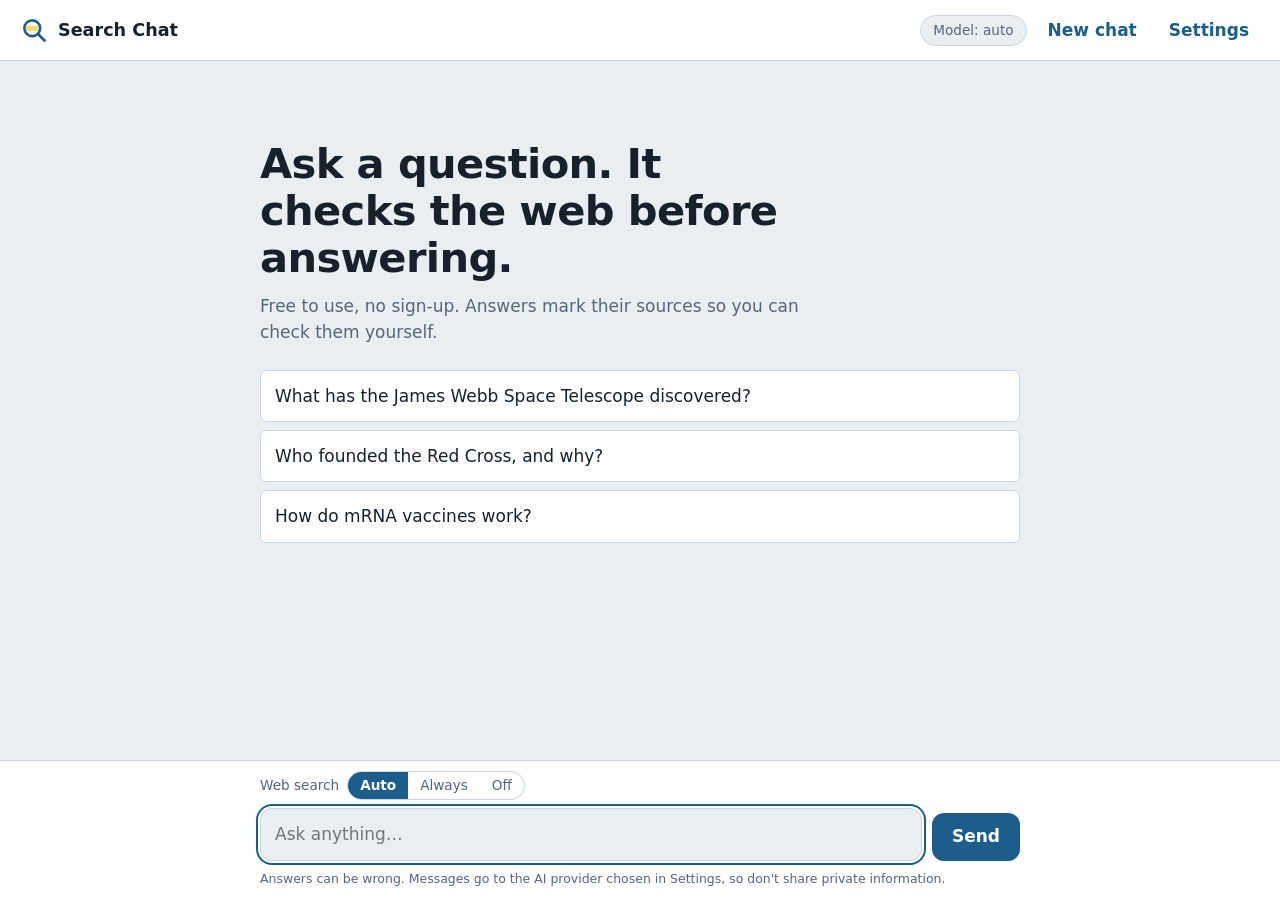
==== index.html @ 197e85fb "Search Chat site Co-Authored-By: Claude Opus 5.5 <noreply@anthropic.com> Claude-Session: https://cla" ====
<!doctype html>
<html lang="en">
<head>
  <meta charset="utf-8">
  <meta name="viewport" content="width=device-width, initial-scale=1, viewport-fit=cover">
  <!-- Security: only this site's own scripts may run; network calls must use HTTPS; no plugins, no form posts. -->
  <meta http-equiv="Content-Security-Policy" content="default-src 'self'; script-src 'self'; style-src 'self' https://fonts.googleapis.com; font-src https://fonts.gstatic.com; img-src 'self' data:; connect-src https:; object-src 'none'; base-uri 'none'; form-action 'none'">
  <meta name="referrer" content="strict-origin-when-cross-origin">
  <meta name="description" content="A free chat assistant that checks the web before it answers and cites its sources.">
  <title>Search Chat</title>
  <link rel="icon" href="data:image/svg+xml,<svg xmlns='http://www.w3.org/2000/svg' viewBox='0 0 100 100'><text y='.9em' font-size='90'>🔎</text></svg>">
  <link rel="preconnect" href="https://fonts.googleapis.com">
  <link rel="preconnect" href="https://fonts.gstatic.com" crossorigin>
  <link rel="stylesheet" href="https://fonts.googleapis.com/css2?family=Atkinson+Hyperlegible:ital,wght@0,400;0,700;1,400&display=swap">
  <link rel="stylesheet" href="style.css">
</head>
<body>
  <header class="top">
    <div class="brand">
      <svg class="brand-mark" viewBox="0 0 32 32" aria-hidden="true">
        <rect x="7" y="11" width="14" height="6" rx="1.5" class="mark-fill"/>
        <circle cx="14" cy="14" r="9" fill="none" stroke="currentColor" stroke-width="3"/>
        <path d="M21 21l7 7" stroke="currentColor" stroke-width="3.2" stroke-linecap="round"/>
      </svg>
      <span>Search Chat</span>
    </div>
    <button id="modelPill" class="pill" type="button" title="Change provider or model">Model</button>
    <button id="newChat" class="ghost" type="button">New chat</button>
    <button id="openSettings" class="ghost" type="button">Settings</button>
  </header>

  <main id="log">
    <div class="wrap" id="thread" aria-busy="false">
      <section class="empty" id="empty">
        <h1>Ask a question. It checks the web before answering.</h1>
        <p>Free to use, no sign-up. Answers mark their sources so you can check them yourself.</p>
        <div class="examples">
          <button type="button" data-prompt="What is the James Webb Space Telescope and what has it discovered?">What has the James Webb Space Telescope discovered?</button>
          <button type="button" data-prompt="Who founded the Red Cross and why?">Who founded the Red Cross, and why?</button>
          <button type="button" data-prompt="How do mRNA vaccines work?">How do mRNA vaccines work?</button>
        </div>
      </section>
    </div>
  </main>

  <footer class="composer">
    <div class="wrap">
      <div class="modes" role="radiogroup" aria-label="Web search">
        <span class="modes-label">Web search</span>
        <div class="seg">
          <label><input type="radio" name="mode" value="auto"><span>Auto</span></label>
          <label><input type="radio" name="mode" value="always"><span>Always</span></label>
          <label><input type="radio" name="mode" value="off"><span>Off</span></label>
        </div>
      </div>
      <div class="row">
        <label class="sr-only" for="input">Your message</label>
        <textarea id="input" rows="1" maxlength="2000" placeholder="Ask anything…"></textarea>
        <button id="send" class="send" type="button">Send</button>
      </div>
      <p id="notice" class="notice" role="status"></p>
      <p class="fineprint">Answers can be wrong. Messages go to the AI provider chosen in Settings, so don't share private information.</p>
    </div>
  </footer>

  <dialog id="settings" aria-labelledby="settingsTitle">
    <div class="dlg-body">
      <h2 id="settingsTitle">Settings</h2>

      <div class="field">
        <label for="provider">AI provider</label>
        <select id="provider"></select>
      </div>

      <div class="field" id="baseUrlField" hidden>
        <label for="baseUrl">Endpoint base URL</label>
        <input id="baseUrl" type="url" placeholder="https://api.example.com/v1" autocomplete="off" spellcheck="false">
        <p class="help" id="baseUrlHelp">Must start with https:// and support browser requests (CORS).</p>
      </div>

      <div class="field">
        <label for="apiKey">API key</label>
        <input id="apiKey" type="password" autocomplete="off" spellcheck="false">
        <p class="help" id="keyHelp"></p>
        <label class="check"><input type="checkbox" id="remember"> Remember key on this device</label>
      </div>

      <div class="field">
        <div class="field-head">
          <label for="model">Model</label>
          <button type="button" class="link" id="refreshModels">Find free models</button>
        </div>
        <select id="model"></select>
        <input id="modelCustom" type="text" placeholder="Or type a model ID" autocomplete="off" spellcheck="false" aria-label="Custom model ID">
        <p class="help" id="modelStatus" role="status"></p>
      </div>
    </div>
    <div class="dlg-actions">
      <button type="button" class="ghost" id="cancelSettings">Cancel</button>
      <button type="button" class="primary" id="saveSettings">Save settings</button>
    </div>
  </dialog>

  <script src="config.js" defer></script>
  <script src="app.js" defer></script>
</body>
</html>
---- style.css ----
:root {
  --bg: #E9EEF2;
  --surface: #FFFFFF;
  --ink: #16212C;
  --muted: #56657A;
  --line: #CBD5DF;
  --accent: #1C5D8C;
  --accent-ink: #FFFFFF;
  --mark: #F6D96B;
  --mark-ink: #352A00;
  --danger: #A4262C;
  --radius-s: 6px;
  --radius-m: 12px;
  --font: "Atkinson Hyperlegible", system-ui, -apple-system, "Segoe UI", Roboto, Arial, sans-serif;
  --mono: ui-monospace, "SFMono-Regular", Menlo, Consolas, monospace;
  color-scheme: light dark;
}

@media (prefers-color-scheme: dark) {
  :root {
    --bg: #0E151D;
    --surface: #16212C;
    --ink: #E4ECF3;
    --muted: #95A5B7;
    --line: #2A3846;
    --accent: #79B8E8;
    --accent-ink: #08182A;
    --mark: #6A5612;
    --mark-ink: #FFF0BD;
    --danger: #F08A8F;
  }
}

* { box-sizing: border-box; }
[hidden] { display: none !important; }

html, body { height: 100%; margin: 0; }

body {
  display: grid;
  grid-template-rows: auto 1fr auto;
  background: var(--bg);
  color: var(--ink);
  font: 17px/1.55 var(--font);
  padding-top: env(safe-area-inset-top, 0px);
  padding-bottom: env(safe-area-inset-bottom, 0px);
}

button, input, select, textarea { font: inherit; color: inherit; }
button { cursor: pointer; }
:focus-visible { outline: 2px solid var(--accent); outline-offset: 2px; }

.sr-only {
  position: absolute; width: 1px; height: 1px; overflow: hidden;
  clip: rect(0 0 0 0); white-space: nowrap;
}

.wrap { max-width: 760px; margin: 0 auto; }

/* Header */
.top {
  display: flex; align-items: center; gap: 10px;
  padding: 10px 20px;
  background: var(--surface);
  border-bottom: 1px solid var(--line);
}
.brand { display: flex; align-items: center; gap: 10px; font-weight: 700; font-size: 1.1rem; margin-right: auto; }
.brand-mark { width: 28px; height: 28px; color: var(--accent); }
.mark-fill { fill: var(--mark); }

.pill {
  max-width: 260px; overflow: hidden; text-overflow: ellipsis; white-space: nowrap;
  border: 1px solid var(--line); background: var(--bg);
  border-radius: 999px; padding: 4px 12px; font-size: .85rem; color: var(--muted);
}
.ghost {
  background: transparent; border: 1px solid transparent;
  border-radius: var(--radius-s); padding: 6px 10px; font-weight: 700; color: var(--accent);
}
.ghost:hover { border-color: var(--line); }

/* Conversation */
main { overflow-y: auto; padding: 8px 20px 24px; }

.empty h1 {
  font-size: clamp(1.8rem, 5vw, 2.6rem);
  line-height: 1.12; letter-spacing: -0.015em;
  margin: 8vh 0 12px; max-width: 18ch;
}
.empty p { color: var(--muted); margin: 0 0 24px; max-width: 52ch; }
.examples { display: grid; gap: 8px; }
.examples button {
  text-align: left; padding: 12px 14px;
  background: var(--surface); border: 1px solid var(--line); border-radius: var(--radius-s);
}
.examples button:hover { border-color: var(--accent); }

.msg-user {
  margin: 32px 0 10px; padding-left: 14px;
  border-left: 3px solid var(--accent);
  font-weight: 700; white-space: pre-wrap; overflow-wrap: anywhere;
}

.msg-assistant { margin-bottom: 8px; overflow-wrap: anywhere; }

.status { color: var(--muted); font-size: .9rem; display: flex; align-items: center; gap: 8px; margin: 6px 0; }
.status::before {
  content: ""; width: 8px; height: 8px; border-radius: 50%; background: var(--accent);
  animation: pulse 1.1s ease-in-out infinite;
}
@keyframes pulse { 50% { opacity: .25; } }

.searchnote { color: var(--muted); font-size: .85rem; margin: 6px 0; }

/* Sources: the one bold element — highlighter-marked references */
.sources { display: flex; gap: 8px; overflow-x: auto; padding: 2px 0 8px; margin-bottom: 6px; }
.source {
  flex: 0 0 220px; display: grid; gap: 2px; align-content: start;
  padding: 10px 12px; font-size: .85rem; line-height: 1.35;
  background: var(--surface); border: 1px solid var(--line); border-radius: var(--radius-s);
  color: inherit; text-decoration: none;
}
.source:hover { border-color: var(--accent); }
.source .n {
  justify-self: start; background: var(--mark); color: var(--mark-ink);
  font-weight: 700; padding: 0 6px; border-radius: 3px; margin-bottom: 4px;
}
.source .t { font-weight: 700; }
.source .site { color: var(--muted); }

.cite {
  background: var(--mark); color: var(--mark-ink);
  font-size: .72em; font-weight: 700; line-height: 1;
  padding: 1px 5px; margin: 0 1px; border-radius: 3px;
  vertical-align: super; text-decoration: none;
}

.answer p { margin: 0 0 .8em; }
.answer ul, .answer ol { margin: 0 0 .8em; padding-left: 1.3em; }
.answer li { margin: .2em 0; }
.answer h3, .answer h4, .answer h5, .answer h6 { font-size: 1.05rem; margin: 1.1em 0 .4em; }
.answer blockquote { margin: 0 0 .8em; padding-left: 12px; border-left: 3px solid var(--line); color: var(--muted); }
.answer a { color: var(--accent); }
.answer code { font-family: var(--mono); font-size: .88em; background: var(--surface); padding: 1px 4px; border-radius: 4px; }
.answer pre {
  background: var(--surface); border: 1px solid var(--line); border-radius: var(--radius-s);
  padding: 12px; overflow-x: auto; margin: 0 0 .8em;
}
.answer pre code { background: none; padding: 0; font-size: 14px; line-height: 1.5; }

.error {
  color: var(--danger); border-left: 3px solid var(--danger);
  padding-left: 12px; margin: 8px 0;
}
.stopped { color: var(--muted); font-size: .85rem; }

/* Composer */
.composer { background: var(--surface); border-top: 1px solid var(--line); padding: 10px 20px 12px; }
.composer .wrap { display: grid; gap: 8px; }

.modes { display: flex; align-items: center; gap: 8px; font-size: .85rem; color: var(--muted); }
.seg { display: inline-flex; border: 1px solid var(--line); border-radius: 999px; overflow: hidden; }
.seg label { position: relative; cursor: pointer; }
.seg input { position: absolute; opacity: 0; pointer-events: none; }
.seg span { display: block; padding: 3px 12px; }
.seg input:checked + span { background: var(--accent); color: var(--accent-ink); font-weight: 700; }
.seg input:focus-visible + span { outline: 2px solid var(--accent); outline-offset: -2px; }

.row { display: flex; gap: 10px; align-items: flex-end; }
textarea {
  flex: 1; resize: none; min-height: 48px; max-height: 180px;
  padding: 12px 14px; border: 1px solid var(--line); border-radius: var(--radius-m);
  background: var(--bg);
}
.send {
  height: 48px; padding: 0 20px; border: 0; border-radius: var(--radius-m);
  background: var(--accent); color: var(--accent-ink); font-weight: 700;
}
.send.stop { background: var(--ink); color: var(--bg); }

.notice { margin: 0; min-height: 0; font-size: .85rem; color: var(--danger); }
.notice:empty { display: none; }
.fineprint { margin: 0; font-size: .78rem; color: var(--muted); }

/* Settings dialog */
dialog {
  width: min(520px, calc(100vw - 32px)); padding: 0;
  border: 1px solid var(--line); border-radius: var(--radius-m);
  background: var(--surface); color: var(--ink);
}
dialog::backdrop { background: rgba(10, 20, 30, .45); }
.dlg-body { padding: 20px; display: grid; gap: 18px; max-height: 70vh; overflow-y: auto; }
.dlg-body h2 { margin: 0; font-size: 1.3rem; }
.field { display: grid; gap: 6px; }
.field > label, .field-head label { font-weight: 700; font-size: .9rem; }
.field-head { display: flex; justify-content: space-between; align-items: baseline; }
.help { margin: 0; font-size: .8rem; color: var(--muted); }
.check { display: flex; gap: 8px; align-items: center; font-size: .9rem; }
.field input[type="text"], .field input[type="url"], .field input[type="password"], .field select {
  width: 100%; padding: 10px 12px;
  border: 1px solid var(--line); border-radius: var(--radius-s); background: var(--bg);
}
.link { background: none; border: 0; padding: 0; color: var(--accent); font-weight: 700; font-size: .85rem; text-decoration: underline; }
.dlg-actions { display: flex; justify-content: flex-end; gap: 8px; padding: 14px 20px; border-top: 1px solid var(--line); }
.primary { background: var(--accent); color: var(--accent-ink); border: 0; border-radius: var(--radius-s); padding: 8px 16px; font-weight: 700; }

@media (max-width: 560px) {
  .top { padding: 8px 12px; gap: 4px; }
  .pill { display: none; }
  main { padding: 8px 14px 20px; }
  .composer { padding: 8px 12px 10px; }
  .send { padding: 0 16px; }
}

@media (prefers-reduced-motion: reduce) {
  .status::before { animation: none; }
}
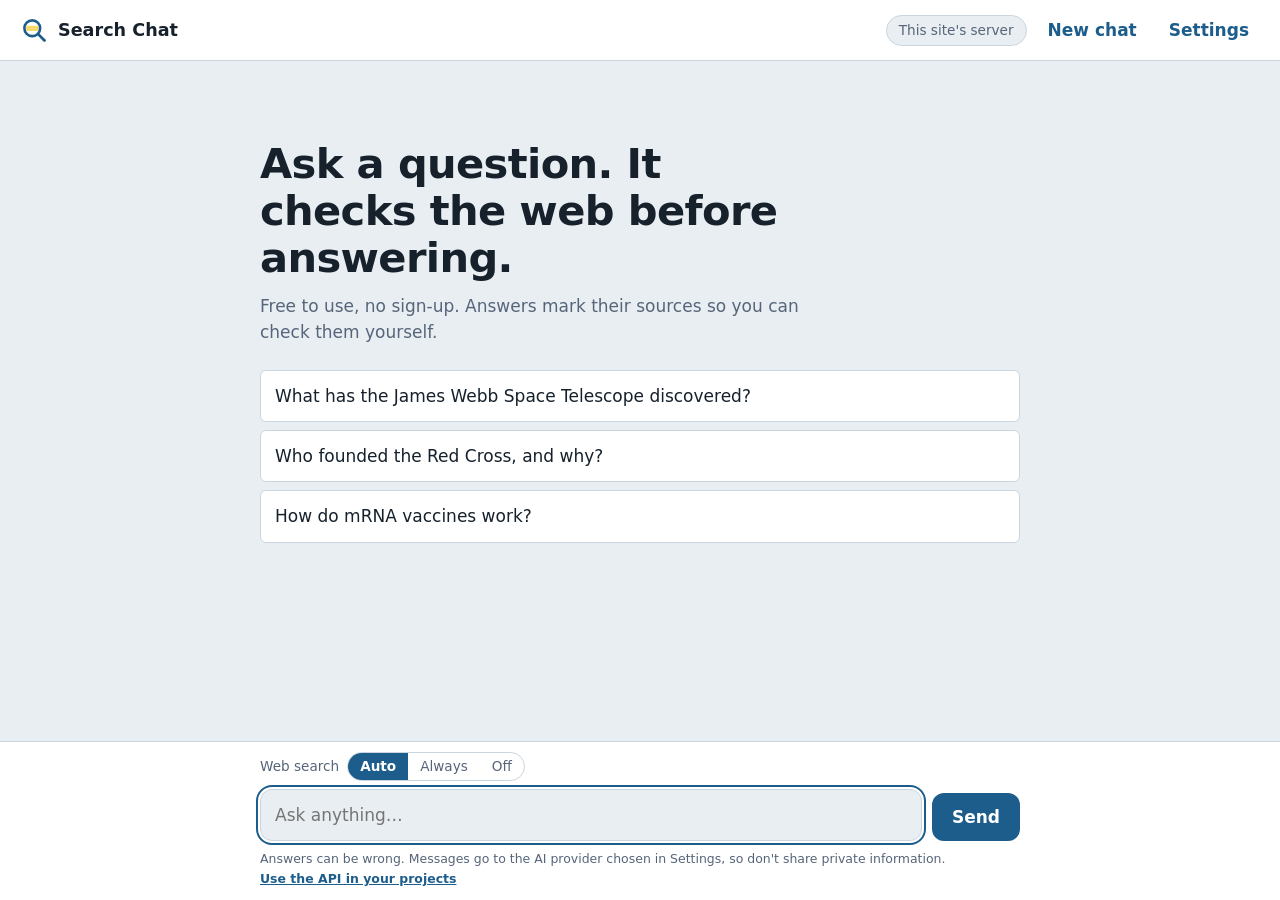
==== commit 17efbb5b: "Add API guide page Co-Authored-By: Claude Opus 5.5 <noreply@anthropic.com> Claude-Session: https://c" ====
--- a/index.html
+++ b/index.html
@@ -59,7 +59,7 @@
         <button id="send" class="send" type="button">Send</button>
       </div>
       <p id="notice" class="notice" role="status"></p>
-      <p class="fineprint">Answers can be wrong. Messages go to the AI provider chosen in Settings, so don't share private information.</p>
+      <p class="fineprint">Answers can be wrong. Messages go to the AI provider chosen in Settings, so don't share private information. <a class="api-link" href="api.html">Use the API in your projects</a></p>
     </div>
   </footer>
 
--- a/style.css
+++ b/style.css
@@ -69,7 +69,7 @@
 .mark-fill { fill: var(--mark); }
 
 .pill {
-  max-width: 260px; overflow: hidden; text-overflow: ellipsis; white-space: nowrap;
+  max-width: 260px; min-width: 0; overflow: hidden; text-overflow: ellipsis; white-space: nowrap;
   border: 1px solid var(--line); background: var(--bg);
   border-radius: 999px; padding: 4px 12px; font-size: .85rem; color: var(--muted);
 }
@@ -153,6 +153,7 @@
   padding-left: 12px; margin: 8px 0;
 }
 .stopped { color: var(--muted); font-size: .85rem; }
+.answered-by { color: var(--muted); font-size: .8rem; margin: 2px 0 0; }
 
 /* Composer */
 .composer { background: var(--surface); border-top: 1px solid var(--line); padding: 10px 20px 12px; }
@@ -205,8 +206,8 @@
 .primary { background: var(--accent); color: var(--accent-ink); border: 0; border-radius: var(--radius-s); padding: 8px 16px; font-weight: 700; }
 
 @media (max-width: 560px) {
-  .top { padding: 8px 12px; gap: 4px; }
-  .pill { display: none; }
+  .top { padding: 8px 12px; gap: 4px; flex-wrap: wrap; }
+  .pill { order: 3; flex: 1 0 100%; max-width: none; text-align: left; }
   main { padding: 8px 14px 20px; }
   .composer { padding: 8px 12px 10px; }
   .send { padding: 0 16px; }
@@ -215,3 +216,4 @@
 @media (prefers-reduced-motion: reduce) {
   .status::before { animation: none; }
 }
+.api-link { color: var(--accent); font-weight: 700; white-space: nowrap; }
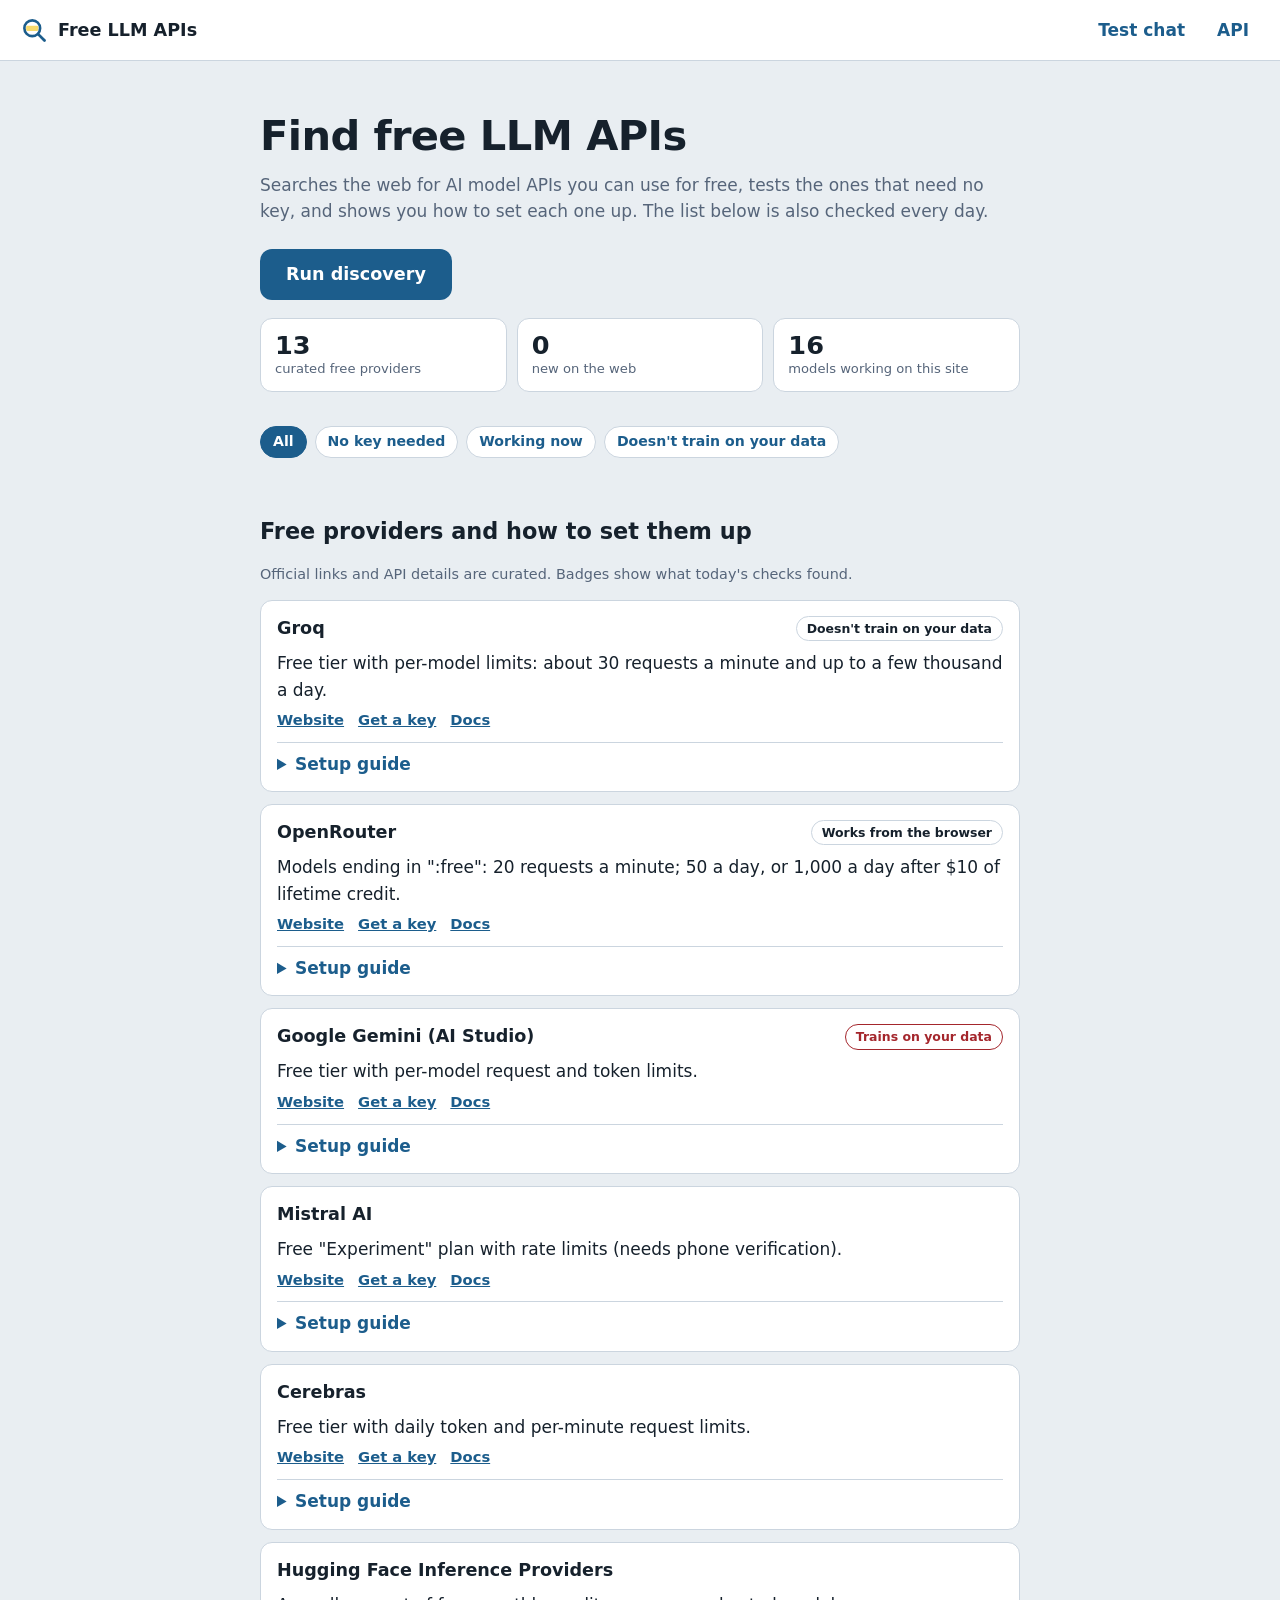
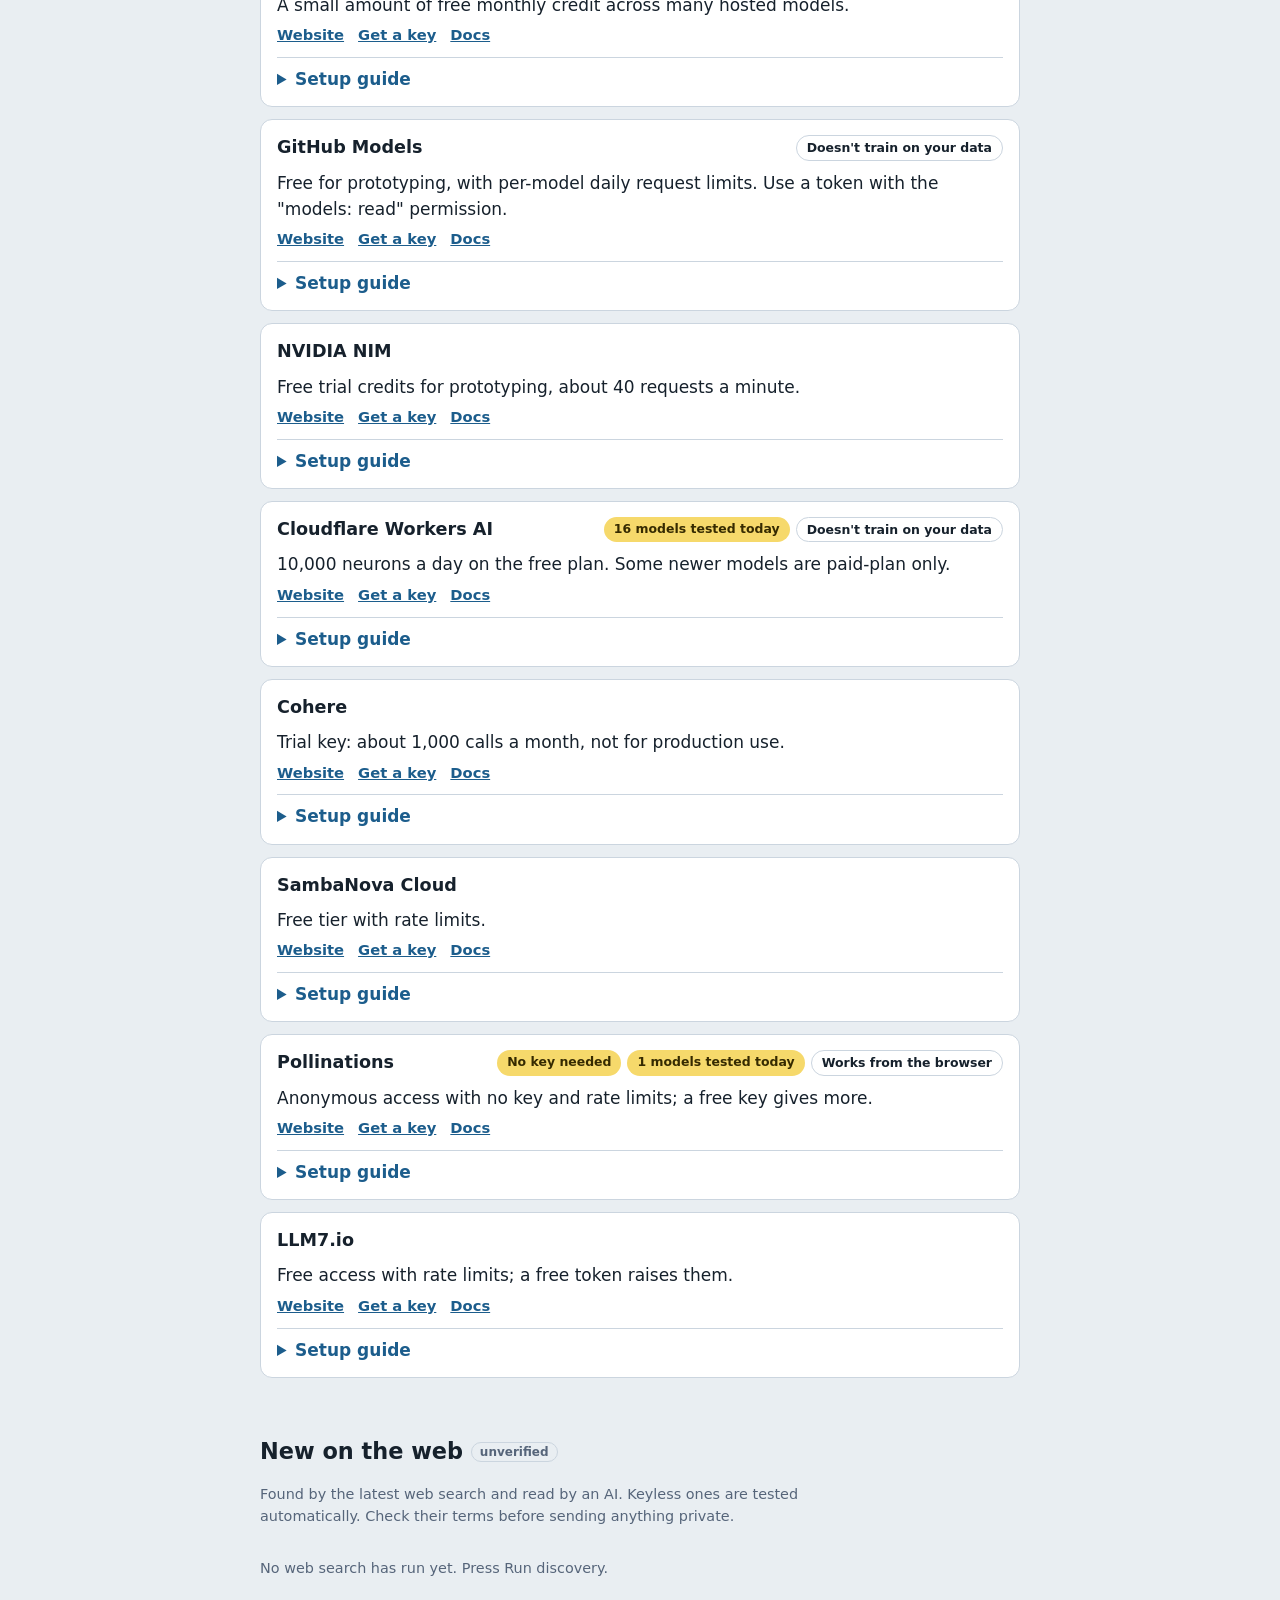
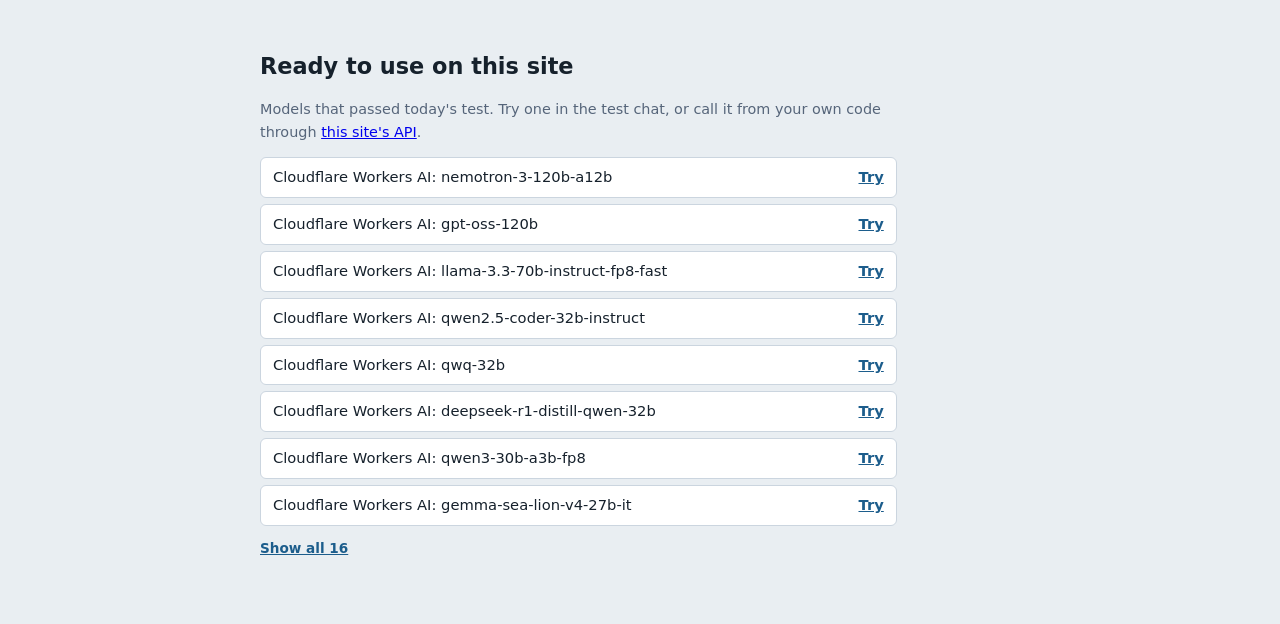
==== commit 32951986: "Discovery home page; chat moves to chat.html Co-Authored-By: Claude Opus 5.5 <noreply@anthropic.com>" ====
--- a/index.html
+++ b/index.html
@@ -3,105 +3,89 @@
 <head>
   <meta charset="utf-8">
   <meta name="viewport" content="width=device-width, initial-scale=1, viewport-fit=cover">
-  <!-- Security: only this site's own scripts may run; network calls must use HTTPS; no plugins, no form posts. -->
-  <meta http-equiv="Content-Security-Policy" content="default-src 'self'; script-src 'self'; style-src 'self' https://fonts.googleapis.com; font-src https://fonts.gstatic.com; img-src 'self' data:; connect-src https:; object-src 'none'; base-uri 'none'; form-action 'none'">
+  <!-- Security: only this site's own scripts may run; network calls must be same-origin or HTTPS; no plugins, no form posts. -->
+  <meta http-equiv="Content-Security-Policy" content="default-src 'self'; script-src 'self'; style-src 'self' https://fonts.googleapis.com; font-src https://fonts.gstatic.com; img-src 'self' data:; connect-src 'self' https:; object-src 'none'; base-uri 'none'; form-action 'none'">
   <meta name="referrer" content="strict-origin-when-cross-origin">
-  <meta name="description" content="A free chat assistant that checks the web before it answers and cites its sources.">
-  <title>Search Chat</title>
+  <meta name="description" content="Find free LLM APIs: a live web search plus a daily-tested catalog, with setup guides and a key test that runs in your browser.">
+  <title>Free LLM API Discovery</title>
   <link rel="icon" href="data:image/svg+xml,<svg xmlns='http://www.w3.org/2000/svg' viewBox='0 0 100 100'><text y='.9em' font-size='90'>🔎</text></svg>">
   <link rel="preconnect" href="https://fonts.googleapis.com">
   <link rel="preconnect" href="https://fonts.gstatic.com" crossorigin>
   <link rel="stylesheet" href="https://fonts.googleapis.com/css2?family=Atkinson+Hyperlegible:ital,wght@0,400;0,700;1,400&display=swap">
   <link rel="stylesheet" href="style.css">
+  <link rel="stylesheet" href="api.css">
+  <link rel="stylesheet" href="home.css">
 </head>
-<body>
+<body class="doc">
   <header class="top">
-    <div class="brand">
+    <a class="brand" href="./">
       <svg class="brand-mark" viewBox="0 0 32 32" aria-hidden="true">
         <rect x="7" y="11" width="14" height="6" rx="1.5" class="mark-fill"/>
         <circle cx="14" cy="14" r="9" fill="none" stroke="currentColor" stroke-width="3"/>
         <path d="M21 21l7 7" stroke="currentColor" stroke-width="3.2" stroke-linecap="round"/>
       </svg>
-      <span>Search Chat</span>
-    </div>
-    <button id="modelPill" class="pill" type="button" title="Change provider or model">Model</button>
-    <button id="newChat" class="ghost" type="button">New chat</button>
-    <button id="openSettings" class="ghost" type="button">Settings</button>
+      <span>Free LLM APIs</span>
+    </a>
+    <a class="ghost" href="chat.html">Test chat</a>
+    <a class="ghost" href="api.html">API</a>
   </header>
 
-  <main id="log">
-    <div class="wrap" id="thread" aria-busy="false">
-      <section class="empty" id="empty">
-        <h1>Ask a question. It checks the web before answering.</h1>
-        <p>Free to use, no sign-up. Answers mark their sources so you can check them yourself.</p>
-        <div class="examples">
-          <button type="button" data-prompt="What is the James Webb Space Telescope and what has it discovered?">What has the James Webb Space Telescope discovered?</button>
-          <button type="button" data-prompt="Who founded the Red Cross and why?">Who founded the Red Cross, and why?</button>
-          <button type="button" data-prompt="How do mRNA vaccines work?">How do mRNA vaccines work?</button>
+  <main class="doc-main">
+    <div class="wrap">
+      <section class="hero">
+        <h1>Find free LLM APIs</h1>
+        <p class="lede">Searches the web for AI model APIs you can use for free, tests the ones that need no key, and shows you how to set each one up. The list below is also checked every day.</p>
+        <div class="hero-actions">
+          <button id="runDiscovery" class="primary big" type="button">Run discovery</button>
+          <span class="muted" id="lastRun"></span>
         </div>
+        <ol class="log" id="log" aria-live="polite" hidden></ol>
+        <div class="stats" id="stats"></div>
+      </section>
+
+      <div class="filters" role="group" aria-label="Filter providers">
+        <button type="button" class="chip on" data-filter="all">All</button>
+        <button type="button" class="chip" data-filter="keyless">No key needed</button>
+        <button type="button" class="chip" data-filter="working">Working now</button>
+        <button type="button" class="chip" data-filter="private">Doesn't train on your data</button>
+      </div>
+
+      <section id="known">
+        <h2>Free providers and how to set them up</h2>
+        <p class="muted">Official links and API details are curated. Badges show what today's checks found.</p>
+        <div id="knownList" class="cards"></div>
+      </section>
+
+      <section id="web">
+        <h2>New on the web <span class="tag">unverified</span></h2>
+        <p class="muted">Found by the latest web search and read by an AI. Keyless ones are tested automatically. Check their terms before sending anything private.</p>
+        <div id="webList" class="cards"></div>
+      </section>
+
+      <section id="ready">
+        <h2>Ready to use on this site</h2>
+        <p class="muted">Models that passed today's test. Try one in the test chat, or call it from your own code through <a href="api.html">this site's API</a>.</p>
+        <div id="readyList"></div>
       </section>
     </div>
   </main>
 
-  <footer class="composer">
-    <div class="wrap">
-      <div class="modes" role="radiogroup" aria-label="Web search">
-        <span class="modes-label">Web search</span>
-        <div class="seg">
-          <label><input type="radio" name="mode" value="auto"><span>Auto</span></label>
-          <label><input type="radio" name="mode" value="always"><span>Always</span></label>
-          <label><input type="radio" name="mode" value="off"><span>Off</span></label>
-        </div>
+  <template id="cardTpl">
+    <article class="pcard">
+      <div class="pcard-head">
+        <h3 class="pname"></h3>
+        <div class="badges"></div>
       </div>
-      <div class="row">
-        <label class="sr-only" for="input">Your message</label>
-        <textarea id="input" rows="1" maxlength="2000" placeholder="Ask anything…"></textarea>
-        <button id="send" class="send" type="button">Send</button>
-      </div>
-      <p id="notice" class="notice" role="status"></p>
-      <p class="fineprint">Answers can be wrong. Messages go to the AI provider chosen in Settings, so don't share private information. <a class="api-link" href="api.html">Use the API in your projects</a></p>
-    </div>
-  </footer>
-
-  <dialog id="settings" aria-labelledby="settingsTitle">
-    <div class="dlg-body">
-      <h2 id="settingsTitle">Settings</h2>
-
-      <div class="field">
-        <label for="provider">AI provider</label>
-        <select id="provider"></select>
-      </div>
-
-      <div class="field" id="baseUrlField" hidden>
-        <label for="baseUrl">Endpoint base URL</label>
-        <input id="baseUrl" type="url" placeholder="https://api.example.com/v1" autocomplete="off" spellcheck="false">
-        <p class="help" id="baseUrlHelp">Must start with https:// and support browser requests (CORS).</p>
-      </div>
-
-      <div class="field">
-        <label for="apiKey">API key</label>
-        <input id="apiKey" type="password" autocomplete="off" spellcheck="false">
-        <p class="help" id="keyHelp"></p>
-        <label class="check"><input type="checkbox" id="remember"> Remember key on this device</label>
-      </div>
-
-      <div class="field">
-        <div class="field-head">
-          <label for="model">Model</label>
-          <button type="button" class="link" id="refreshModels">Find free models</button>
-        </div>
-        <select id="model"></select>
-        <input id="modelCustom" type="text" placeholder="Or type a model ID" autocomplete="off" spellcheck="false" aria-label="Custom model ID">
-        <p class="help" id="modelStatus" role="status"></p>
-      </div>
-    </div>
-    <div class="dlg-actions">
-      <button type="button" class="ghost" id="cancelSettings">Cancel</button>
-      <button type="button" class="primary" id="saveSettings">Save settings</button>
-    </div>
-  </dialog>
+      <p class="ptier"></p>
+      <div class="plinks"></div>
+      <details class="guide">
+        <summary>Setup guide</summary>
+        <div class="guide-body"></div>
+      </details>
+    </article>
+  </template>
 
   <script src="config.js" defer></script>
-  <script src="app.js" defer></script>
+  <script src="home.js" defer></script>
 </body>
 </html>
--- a/api.css
+++ b/api.css
@@ -0,0 +1,100 @@
+/* API guide page. Builds on style.css tokens. */
+body.doc { display: block; height: auto; min-height: 100%; }
+.doc .top { position: sticky; top: 0; z-index: 2; }
+.doc .brand { color: inherit; text-decoration: none; }
+.ghost { text-decoration: none; }
+
+.doc-main { padding: 8px 20px 64px; }
+.doc h1 {
+  font-size: clamp(1.8rem, 5vw, 2.6rem);
+  line-height: 1.12; letter-spacing: -0.015em;
+  margin: 40px 0 12px; max-width: 20ch;
+}
+.lede { color: var(--muted); margin: 0 0 24px; max-width: 60ch; }
+.doc h2 { font-size: 1.4rem; margin: 48px 0 12px; padding-top: 8px; scroll-margin-top: 72px; }
+.doc h3 { font-size: 1.05rem; margin: 20px 0 8px; }
+.doc p, .doc li { max-width: 68ch; }
+.doc section { scroll-margin-top: 64px; }
+
+.facts {
+  display: grid; gap: 10px; padding: 14px 16px;
+  background: var(--surface); border: 1px solid var(--line); border-radius: var(--radius-m);
+}
+.facts > div { display: grid; grid-template-columns: 5.5em 1fr; gap: 8px; align-items: baseline; min-width: 0; }
+.facts .k { color: var(--muted); font-size: .85rem; font-weight: 700; }
+.facts code { overflow-wrap: anywhere; }
+#liveStatus.ok { color: inherit; }
+#liveStatus.bad { color: var(--danger); }
+
+.toc { display: flex; flex-wrap: wrap; gap: 8px; margin: 20px 0 0; }
+.toc a {
+  padding: 4px 12px; border: 1px solid var(--line); border-radius: 999px;
+  color: var(--accent); font-weight: 700; font-size: .9rem; text-decoration: none; background: var(--surface);
+}
+.toc a:hover { border-color: var(--accent); }
+
+.steps { padding-left: 1.3em; margin: 0; }
+.steps > li { margin: 0 0 20px; }
+.steps > li::marker { font-weight: 700; color: var(--accent); }
+.steps h3 { margin-top: 0; }
+.note {
+  font-size: .9rem; padding: 10px 12px; border-left: 3px solid var(--mark);
+  background: var(--surface); border-radius: 0 var(--radius-s) var(--radius-s) 0;
+}
+
+.doc code { font-family: var(--mono); font-size: .88em; }
+.doc :not(pre) > code {
+  background: var(--surface); border: 1px solid var(--line);
+  padding: 0 4px; border-radius: 4px; overflow-wrap: anywhere;
+}
+
+.code-block { position: relative; margin: 8px 0 16px; }
+.doc pre {
+  margin: 0; padding: 14px 16px; overflow-x: auto;
+  background: var(--surface); border: 1px solid var(--line); border-radius: var(--radius-s);
+}
+.doc pre code { font-size: 14px; line-height: 1.55; white-space: pre; }
+.copy {
+  position: absolute; top: 8px; right: 8px;
+  padding: 2px 10px; font-size: .8rem; font-weight: 700;
+  color: var(--accent); background: var(--bg);
+  border: 1px solid var(--line); border-radius: var(--radius-s);
+}
+.copy:hover { border-color: var(--accent); }
+
+.table-wrap { overflow-x: auto; margin: 8px 0 16px; }
+.doc table { border-collapse: collapse; width: 100%; font-size: .95rem; }
+.doc th, .doc td { text-align: left; vertical-align: top; padding: 8px 10px; border-bottom: 1px solid var(--line); }
+.doc th { font-size: .85rem; color: var(--muted); }
+.doc td:first-child { white-space: nowrap; }
+
+.api-link { color: var(--accent); font-weight: 700; }
+
+@media (max-width: 560px) {
+  .doc-main { padding: 8px 16px 48px; }
+  .doc pre code { font-size: 13px; }
+  .doc td:first-child { white-space: normal; }
+}
+
+/* Free models (filled from providers.json) */
+.muted { color: var(--muted); font-size: .9rem; }
+.provider {
+  background: var(--surface); border: 1px solid var(--line); border-radius: var(--radius-m);
+  padding: 14px 16px; margin: 12px 0;
+}
+.provider-head { display: flex; align-items: center; justify-content: space-between; gap: 8px; }
+.provider-head h3 { margin: 0; }
+.badge { font-size: .78rem; font-weight: 700; padding: 2px 10px; border-radius: 999px; white-space: nowrap; }
+.badge.on { background: var(--mark); color: var(--mark-ink); }
+.badge.off { border: 1px solid var(--line); color: var(--muted); }
+.pfacts { display: grid; grid-template-columns: max-content 1fr; gap: 4px 12px; margin: 10px 0; font-size: .88rem; }
+.pfacts dt { color: var(--muted); font-weight: 700; }
+.pfacts dd { margin: 0; }
+.models { list-style: none; padding: 0; margin: 8px 0 0; display: grid; gap: 4px; }
+.models li { display: flex; justify-content: space-between; gap: 10px; align-items: baseline; }
+.models code { overflow-wrap: anywhere; font-size: .8rem; }
+.models .lat { color: var(--muted); font-size: .8rem; white-space: nowrap; }
+@media (max-width: 560px) {
+  .pfacts { grid-template-columns: 1fr; gap: 0; }
+  .pfacts dd { margin-bottom: 6px; }
+}
--- a/home.css
+++ b/home.css
@@ -0,0 +1,85 @@
+/* Discovery home page. Builds on style.css tokens and api.css doc layout. */
+.hero { padding: 8px 0 8px; }
+.hero h1 { margin-top: 36px; }
+.hero-actions { display: flex; flex-wrap: wrap; align-items: center; gap: 12px; margin: 8px 0 4px; }
+.primary.big { font-size: 1.1rem; padding: 12px 26px; border-radius: var(--radius-m); }
+.primary:disabled { opacity: .6; cursor: progress; }
+.small { font-size: .82rem; }
+
+.log {
+  list-style: none; margin: 14px 0 0; padding: 12px 14px; max-height: 220px; overflow-y: auto;
+  background: var(--surface); border: 1px solid var(--line); border-radius: var(--radius-m);
+  font-size: .88rem; display: grid; gap: 4px;
+}
+.log li { padding-left: 18px; position: relative; color: var(--muted); }
+.log li::before { content: ""; position: absolute; left: 2px; top: .55em; width: 7px; height: 7px; border-radius: 50%; background: var(--line); }
+.log li:last-child::before { background: var(--accent); }
+.log li.ok { color: var(--ink); }
+.log li.ok::before { background: var(--mark); }
+.log li.bad { color: var(--danger); }
+
+.stats { display: grid; grid-template-columns: repeat(3, 1fr); gap: 10px; margin: 18px 0 4px; }
+.stat { background: var(--surface); border: 1px solid var(--line); border-radius: var(--radius-m); padding: 12px 14px; display: grid; }
+.stat strong { font-size: 1.6rem; line-height: 1.1; }
+.stat span { color: var(--muted); font-size: .82rem; }
+
+.filters { display: flex; flex-wrap: wrap; gap: 8px; margin: 22px 0 0; }
+.chip {
+  padding: 4px 12px; border: 1px solid var(--line); border-radius: 999px; background: var(--surface);
+  color: var(--accent); font-weight: 700; font-size: .88rem;
+}
+.chip.on { background: var(--accent); color: var(--accent-ink); border-color: var(--accent); }
+
+.tag { font-size: .75rem; font-weight: 700; vertical-align: middle; padding: 2px 8px; border-radius: 999px; border: 1px solid var(--line); color: var(--muted); }
+
+.cards { display: grid; gap: 12px; grid-template-columns: minmax(0, 1fr); }
+.pcard { min-width: 0; background: var(--surface); border: 1px solid var(--line); border-radius: var(--radius-m); padding: 14px 16px; }
+.pcard-head { display: flex; flex-wrap: wrap; align-items: center; justify-content: space-between; gap: 8px; }
+.pcard-head h3 { margin: 0; font-size: 1.1rem; }
+.badges { display: flex; flex-wrap: wrap; gap: 6px; }
+.badge.warn { background: transparent; border: 1px solid var(--danger); color: var(--danger); }
+.badge:not(.on):not(.off):not(.warn) { border: 1px solid var(--line); color: var(--ink); }
+.ptier { margin: 8px 0 6px; }
+.ptier:empty { display: none; }
+.plinks { display: flex; flex-wrap: wrap; gap: 14px; font-weight: 700; font-size: .92rem; }
+.plinks a, .sources-line a { color: var(--accent); }
+.sources-line { margin: 8px 0 0; overflow-wrap: anywhere; }
+
+.guide { margin-top: 10px; border-top: 1px solid var(--line); padding-top: 8px; }
+.guide summary { cursor: pointer; font-weight: 700; color: var(--accent); }
+.guide .steps { margin-top: 12px; }
+.guide h4 { margin: 0 0 4px; font-size: 1rem; }
+
+.tabs { margin-top: 8px; }
+.tabbar { display: flex; gap: 6px; margin-bottom: 6px; }
+
+.keytest { display: grid; gap: 6px; }
+.kt-label { font-size: .8rem; font-weight: 700; color: var(--muted); }
+.keytest input {
+  width: 100%; padding: 9px 12px; border: 1px solid var(--line); border-radius: var(--radius-s);
+  background: var(--bg); font-family: var(--mono); font-size: .88rem;
+}
+.kt-row { display: flex; gap: 8px; margin-top: 6px; }
+.kt-row input { flex: 1; min-width: 0; }
+.test-out { margin: 4px 0 0; font-size: .92rem; }
+.test-out:empty { display: none; }
+.test-out.ok { color: inherit; border-left: 3px solid var(--mark); padding-left: 10px; }
+.test-out.bad { color: var(--danger); border-left: 3px solid var(--danger); padding-left: 10px; }
+
+a.as-button { display: inline-block; text-decoration: none; }
+
+.ready { list-style: none; padding: 0; margin: 0 0 8px; display: grid; gap: 6px; }
+.ready li {
+  display: flex; justify-content: space-between; align-items: center; gap: 10px;
+  background: var(--surface); border: 1px solid var(--line); border-radius: var(--radius-s); padding: 8px 12px;
+  font-size: .92rem; overflow-wrap: anywhere;
+}
+.ready .try { font-weight: 700; color: var(--accent); white-space: nowrap; }
+
+@media (max-width: 560px) {
+  .stats { grid-template-columns: 1fr 1fr 1fr; gap: 6px; }
+  .stat { padding: 10px; }
+  .stat strong { font-size: 1.3rem; }
+  .kt-row { flex-direction: column; }
+}
+.guide, .guide-body, .steps li, .tabs, .keytest { min-width: 0; }
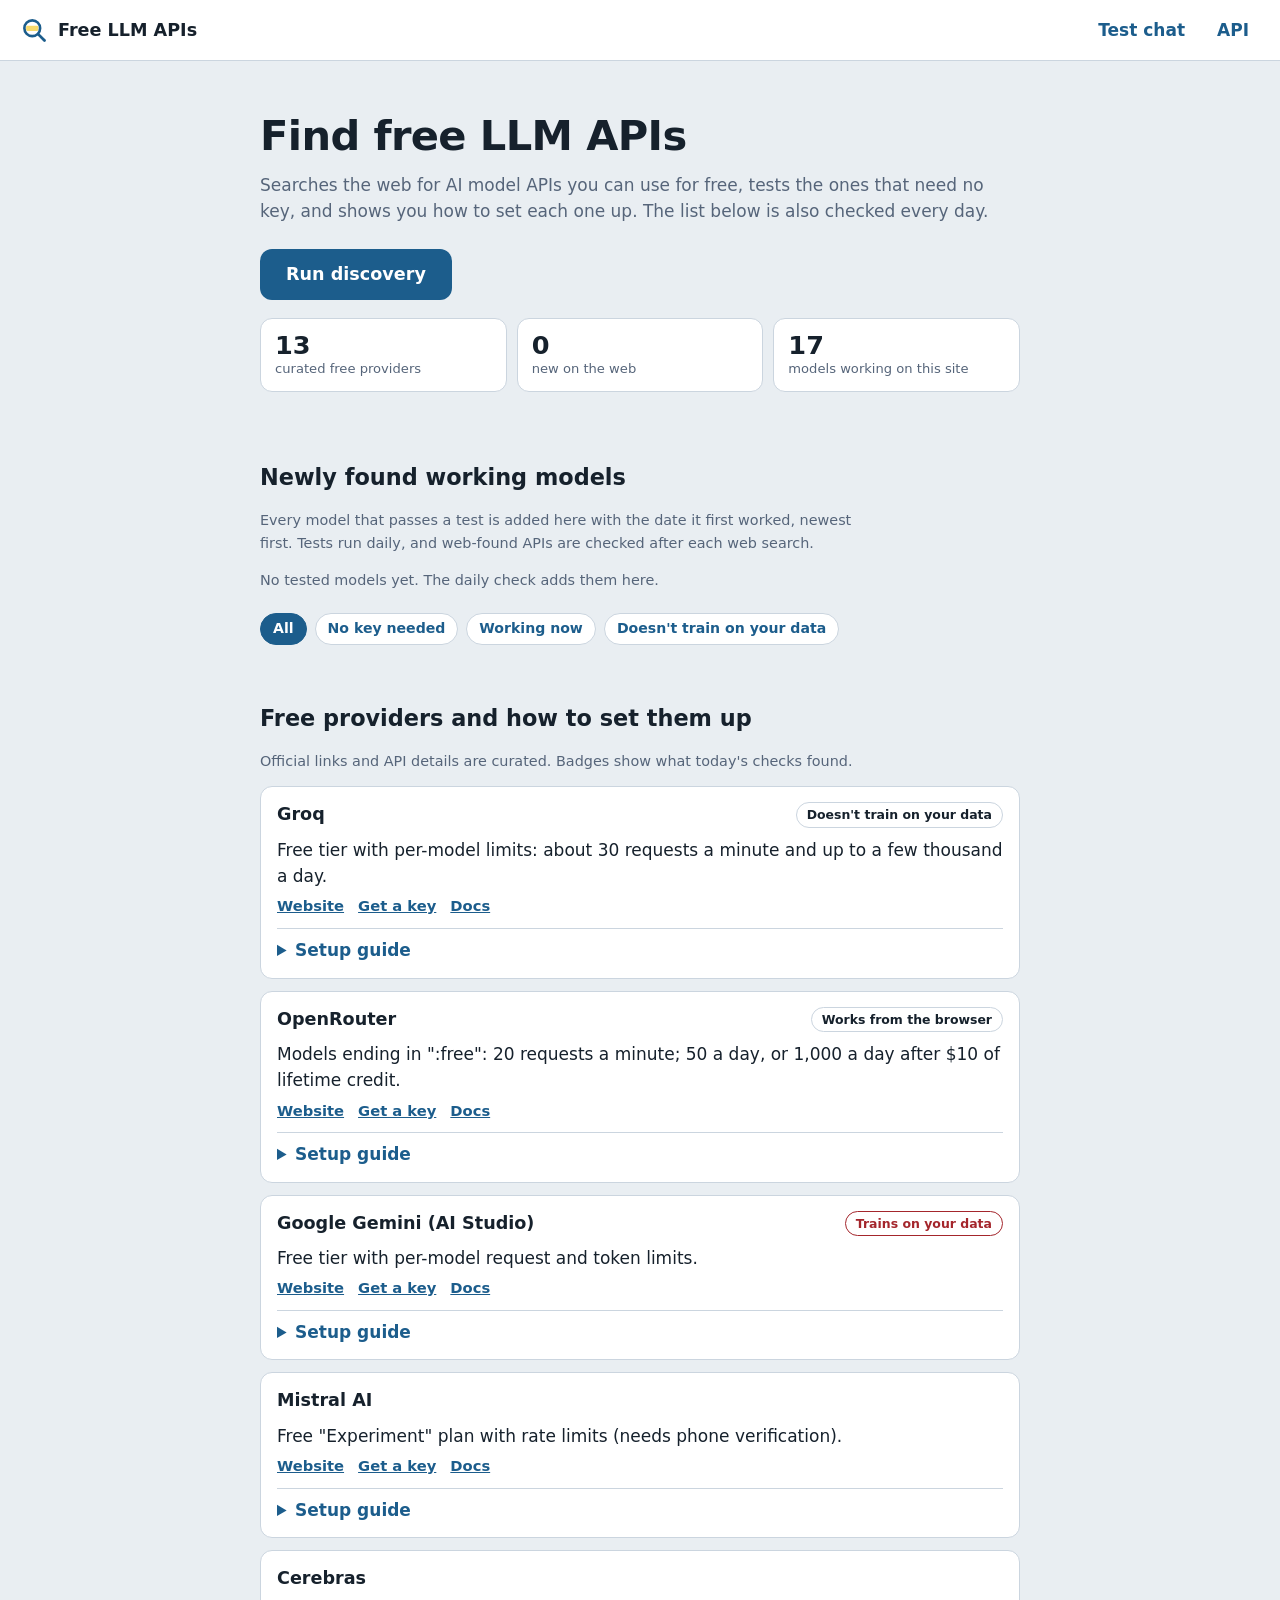
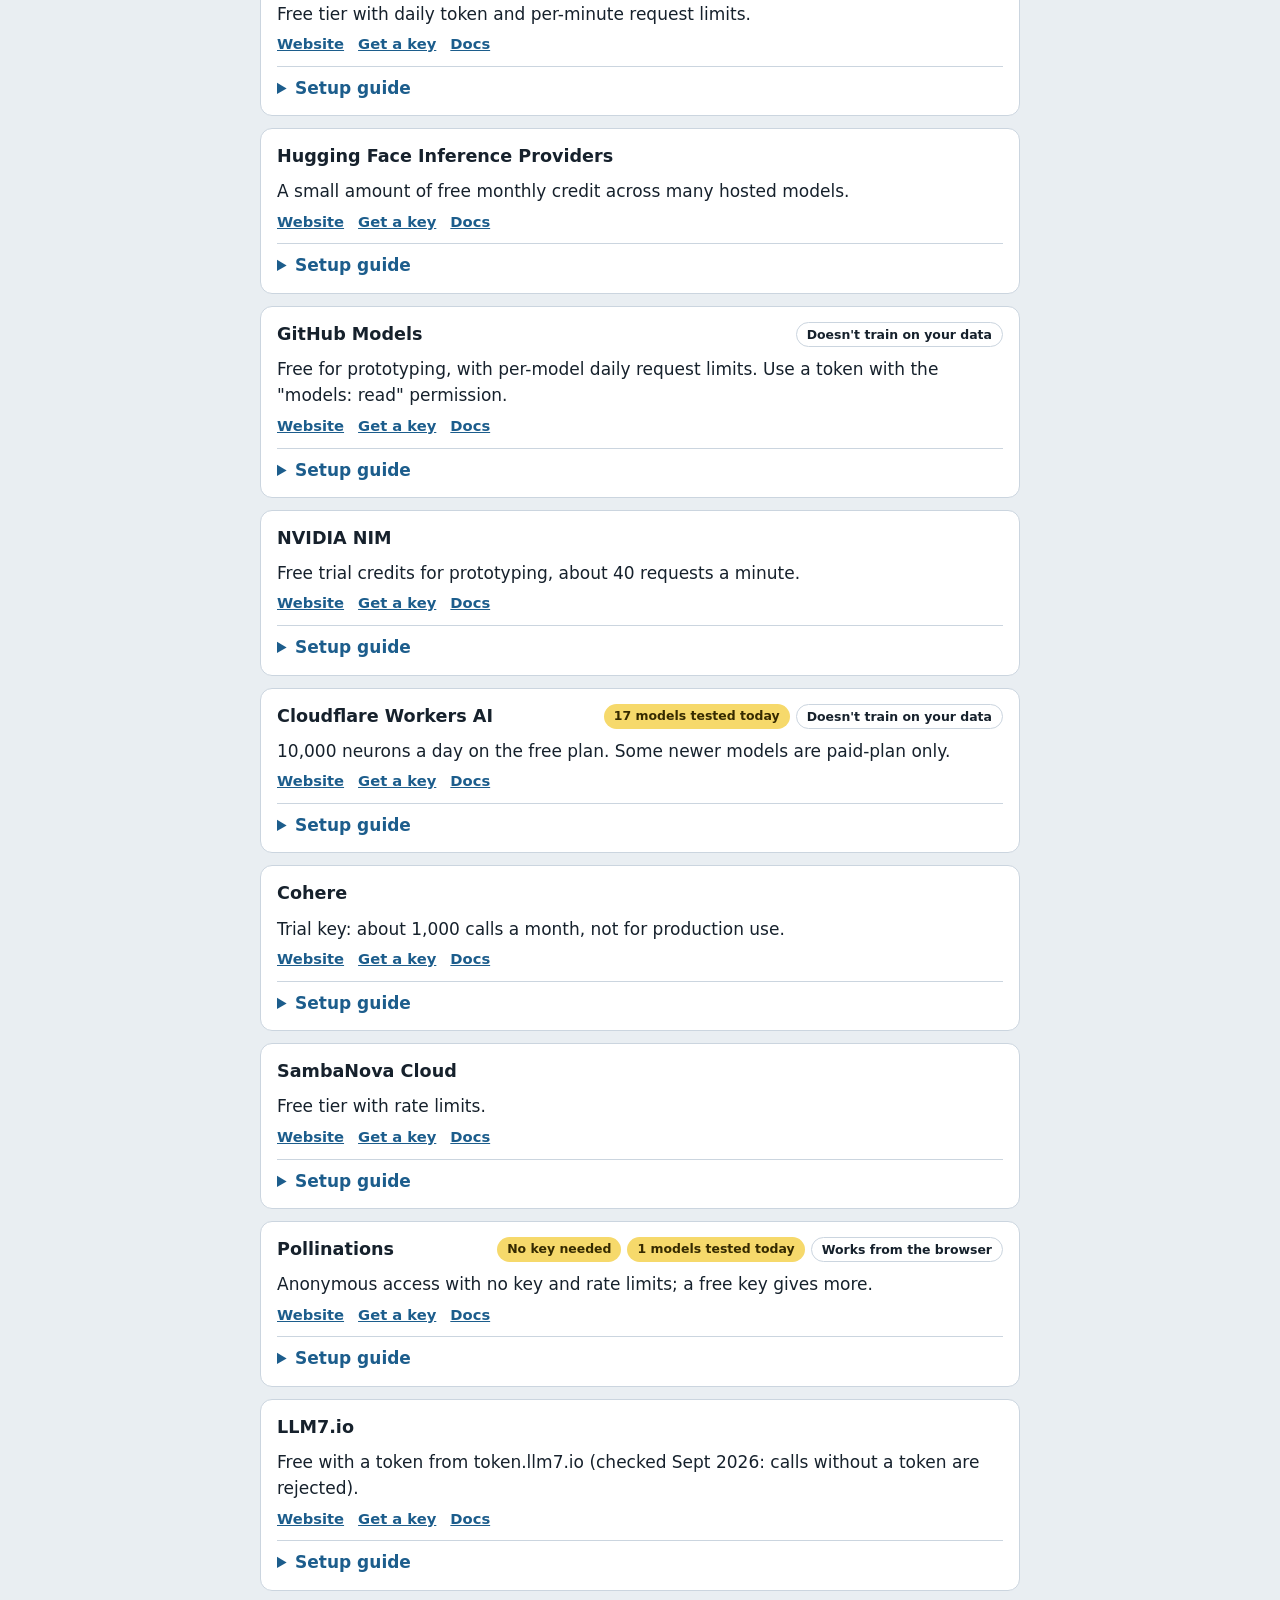
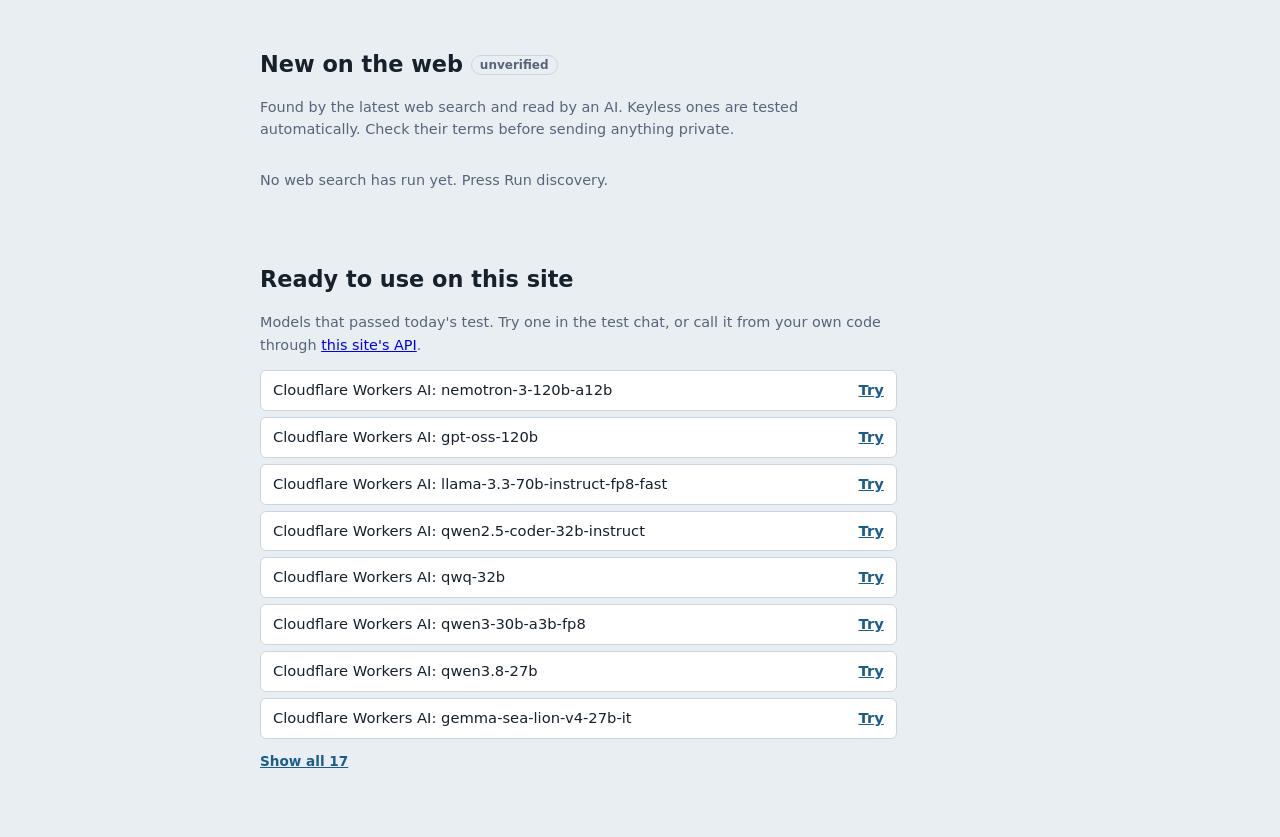
==== commit b5877d1b: "Newly found working models section; record first-working dates Co-Authored-By: Claude Opus 5.5 <nore" ====
--- a/index.html
+++ b/index.html
@@ -41,6 +41,12 @@
         </div>
         <ol class="log" id="log" aria-live="polite" hidden></ol>
         <div class="stats" id="stats"></div>
+      </section>
+
+      <section id="new">
+        <h2>Newly found working models</h2>
+        <p class="muted">Every model that passes a test is added here with the date it first worked, newest first. Tests run daily, and web-found APIs are checked after each web search.</p>
+        <div id="newList"></div>
       </section>
 
       <div class="filters" role="group" aria-label="Filter providers">
--- a/home.css
+++ b/home.css
@@ -83,3 +83,8 @@
   .kt-row { flex-direction: column; }
 }
 .guide, .guide-body, .steps li, .tabs, .keytest { min-width: 0; }
+
+/* Newly found working models */
+.newlist .nl-main { display: flex; flex-wrap: wrap; align-items: baseline; gap: 4px 8px; min-width: 0; }
+.newlist .nl-name { font-weight: 700; overflow-wrap: anywhere; }
+.newlist .nl-meta { color: var(--muted); font-size: .8rem; flex-basis: 100%; }
